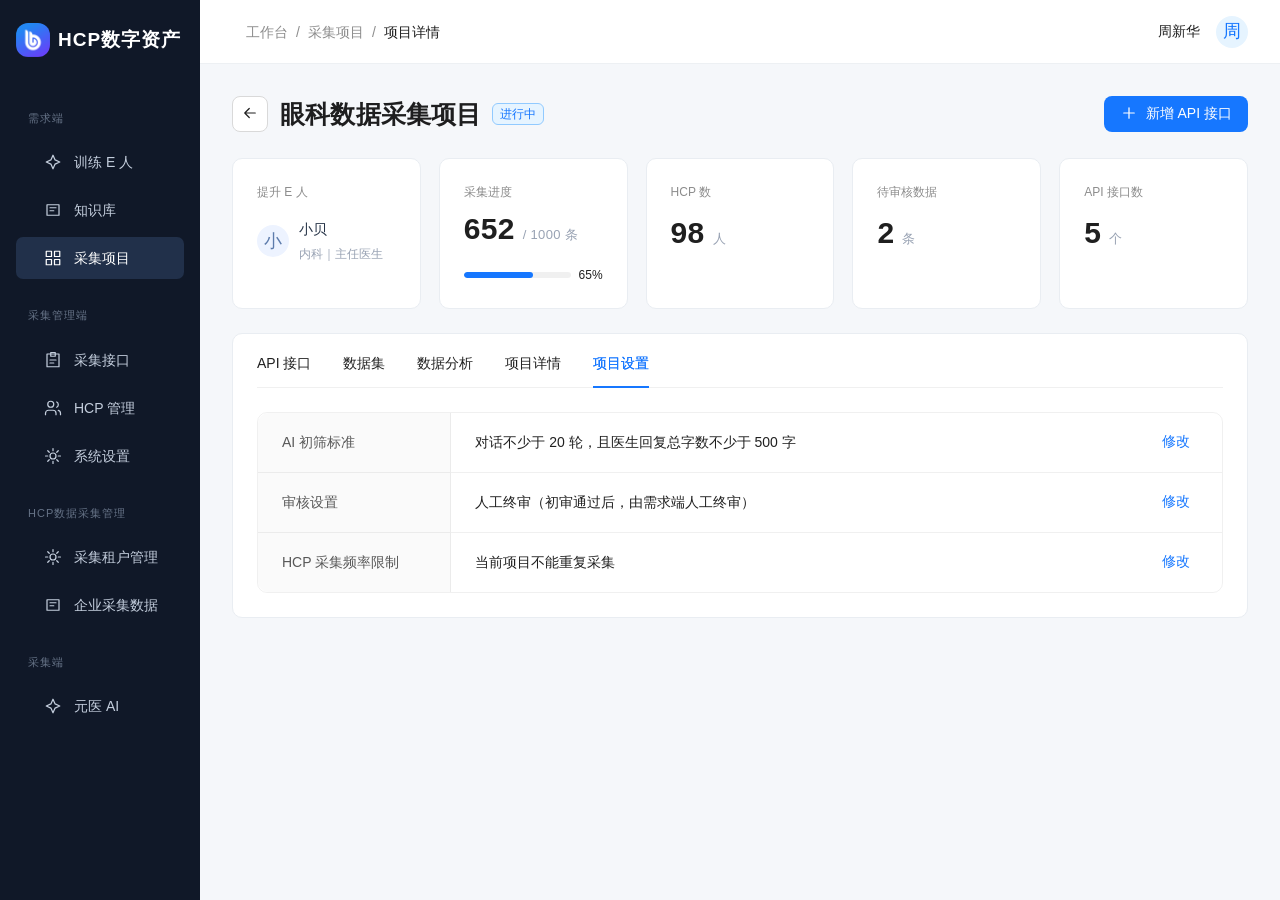
==== outputs/ai-screening-demo/index.html @ f31d5841 "Add enterprise data management and tagging analysis" ====
<!doctype html>
<html lang="zh-CN">
<head>
  <meta charset="utf-8" />
  <meta name="viewport" content="width=device-width, initial-scale=1" />
  <title>AI 初筛标准 · 语贝工作台</title>
  <link rel="stylesheet" href="../../assets/app.css?v=39" />
  <link rel="stylesheet" href="../../assets/analysis.css?v=5" />
  <link rel="stylesheet" href="../../assets/overrides.css?v=9" />
  <link rel="stylesheet" href="../../assets/hcp-data-detail.css?v=3" />
  <link rel="stylesheet" href="../../assets/hcp-data-detail-refine.css?v=12" />
  <link rel="stylesheet" href="../../assets/consent-config.css?v=4" />
  <link rel="stylesheet" href="../../assets/conversation-compare.css?v=1" />
  <link rel="stylesheet" href="../../assets/enterprise-data.css?v=1" />
  <link rel="stylesheet" href="../../assets/data-tagging.css?v=13" />
  <link rel="stylesheet" href="../../assets/tag-analysis.css?v=12" />
</head>
<body>
  <div id="root"><div class="loading">正在加载语贝工作台…</div></div>
  <script src="../../assets/vendor/react.min.js"></script>
  <script src="../../assets/vendor/react-dom.min.js"></script>
  <script src="../../assets/vendor/dayjs.min.js"></script>
  <script src="../../assets/vendor/antd.min.js"></script>
  <script src="../../assets/vendor/jszip.min.js"></script>
  <script src="../../assets/conversation-export.js?v=1"></script>
  <script src="../../assets/data-tagging.js?v=8"></script>
  <script src="../../assets/tag-analysis.js?v=14"></script>
  <script src="../../assets/demand-data-views.js?v=10"></script>
  <script src="../../assets/enterprise-data.js?v=15"></script>
  <script src="screening.js?v=6"></script><script src="app.js?v=3"></script>
  <script src="../../assets/analysis-ui.js?v=9"></script>
  <script src="../../assets/hcp-data-detail.js?v=17"></script>
  <script src="../../assets/account-menu.js?v=1"></script>
  <script src="../../assets/profile-layout.js?v=4"></script>
  <script src="../../assets/consent-config.js?v=3"></script>
</body>
</html>
---- assets/app.css ----
*{box-sizing:border-box}body{margin:0;color:#1f2937;background:#f5f7fa;font-family:-apple-system,BlinkMacSystemFont,"Segoe UI","PingFang SC","Microsoft YaHei",sans-serif;font-size:14px}button,input,textarea{font-family:inherit}.loading{padding:80px;text-align:center;color:#64748b}.app-layout{min-height:100vh}.sidebar{position:fixed!important;inset:0 auto 0 0;z-index:20;border-right:1px solid #e9edf2}.brand{height:80px;display:flex;align-items:center;gap:11px;padding:0 24px}
.brand-mark {
  display: block;
  flex: none;
  border-radius: 12px;
}
.brand-name{font-size:19px;font-weight:650;letter-spacing:1px}.brand-sub{font-size:11px;letter-spacing:1.5px;color:#98a2b3;margin-top:2px}.sidebar .ant-menu{border-inline-end:0!important;padding:8px 12px}.sidebar .ant-menu-item-group-title{font-size:11px;color:#98a2b3;padding:22px 16px 8px;letter-spacing:1px}.sidebar .ant-menu-item{margin-block:6px;height:42px}.side-bottom{position:absolute;bottom:22px;left:24px;right:24px;padding-top:20px;border-top:1px solid #edf0f3;display:flex;gap:10px;align-items:center;color:#667085;font-size:12px}.workspace{margin-left:224px;min-width:0}.topbar{height:64px;line-height:normal;padding:0 32px;background:white;border-bottom:1px solid #edf0f3;display:flex;align-items:center;justify-content:space-between;gap:16px}.topbar-right{display:flex;align-items:center;gap:16px}.topbar-right .role{font-size:12px;color:#98a2b3}.content{padding:32px;max-width:1600px;width:100%;margin:auto}.page-heading{display:flex;align-items:center;justify-content:space-between;gap:18px;margin:0 0 26px}.page-heading h1{font-size:25px;line-height:1.4;margin:0 0 8px;letter-spacing:.2px;font-weight:650}.subtitle{color:#8c8c8c;line-height:22px}.eyebrow{color:#8c8c8c;font-size:12px}.stats{display:grid;grid-template-columns:repeat(4,minmax(0,1fr));gap:18px;margin-bottom:24px}.stat-card{border:1px solid #e9edf2;box-shadow:0 2px 3px #10182802}.stat-card .ant-card-body{padding:20px 22px}.stat-top{display:flex;justify-content:space-between;align-items:center;color:#667085;margin-bottom:12px}.stat-icon{width:32px;height:32px;display:grid;place-items:center;background:#eff6ff;color:#1677ff;border-radius:8px}.stat-number{font-size:30px;font-weight:600;line-height:38px;letter-spacing:.3px;font-variant-numeric:tabular-nums}.stat-unit{font-size:13px;margin-left:8px;color:#98a2b3;font-weight:400}.stat-note{color:#98a2b3;font-size:12px;margin-top:12px}.table-card{border:1px solid #e9edf2;overflow:hidden}.table-card>.ant-card-body{padding:0}.section-title{padding:22px 24px 0;display:flex;align-items:center;gap:10px;font-size:16px;font-weight:600}.section-title small{font-size:12px;font-weight:400;color:#98a2b3}.table-card .ant-tabs-nav{margin:0 24px}.table-card .ant-tabs-tab{padding:18px 0 14px}.toolbar{padding:20px 24px;display:flex;align-items:center;justify-content:space-between;gap:16px}.toolbar .ant-input-affix-wrapper{width:280px}.table-wrap{padding:0 24px 6px}.ant-table-thead>tr>th{font-size:12px;color:#667085!important;font-weight:500!important;background:#f8fafc!important}.ant-table-tbody>tr>td{padding-top:22px!important;padding-bottom:22px!important}.project-cell{display:flex;gap:12px;align-items:center}.project-icon{width:36px;height:40px;border:1px solid #d6e8ff;background:#f0f7ff;border-radius:7px;color:#1677ff;display:grid;place-items:center;flex-shrink:0}.cell-title{font-weight:500;color:#263347}.cell-meta{font-size:12px;color:#98a2b3;margin-top:5px}.person{display:flex;align-items:center;gap:10px}.numeric{font-variant-numeric:tabular-nums;font-weight:550}.progress-cell{min-width:120px}.table-footnote{padding:15px 24px;border-top:1px solid #f0f0f0;color:#98a2b3;font-size:12px;display:flex;gap:7px;align-items:center}.page-footer{text-align:center;font-size:12px;color:#b0b7c3;margin:28px 0 4px}.form-card{max-width:900px;margin:0 auto}.form-card .ant-card-body{padding:32px 48px}.form-section{font-size:16px;font-weight:600;margin-bottom:22px}.form-actions{display:flex;justify-content:flex-end;gap:10px;border-top:1px solid #f0f0f0;padding-top:24px}.detail-stats{display:grid;grid-template-columns:repeat(4,minmax(0,1fr));gap:18px;margin-bottom:24px}.detail-stats .ant-card{border-color:#e9edf2}.back-heading{display:flex;align-items:center;gap:12px}.task-actions{display:flex;gap:10px}.analysis-grid{display:grid;grid-template-columns:1fr 1fr;gap:24px;padding:24px}.conversation{display:flex;flex-direction:column;gap:18px;padding-top:22px}.message-row{max-width:88%;align-self:flex-start}.message-row.right{align-self:flex-end}.message-label{color:#98a2b3;font-size:12px;margin-bottom:6px}.message-row.right .message-label{text-align:right}.bubble{padding:12px 16px;background:#f5f7fa;border-radius:0 10px 10px 10px;line-height:1.8}.message-row.right .bubble{background:#eaf3ff;border-radius:10px 0 10px 10px}.bubble-actions{display:flex;justify-content:flex-end;gap:12px;margin-top:4px}.empty-module{padding:90px 20px}.miniapp-shell{display:flex;justify-content:center;padding:32px;background:#edf1f6;border-radius:8px}.miniapp-shell iframe{width:395px;height:832px;border:0;border-radius:32px;box-shadow:0 12px 40px #10182815}.mobile-menu{display:none}.ant-btn{box-shadow:none!important}.ant-progress-text{font-size:12px!important}.ant-tag{margin-inline-end:0}.qr-panel{display:flex;flex-direction:column;align-items:center;gap:20px;padding:16px}.menu-overlay{display:none}@media(min-width:1600px){.content{padding:40px 48px}}@media(max-width:1100px){.stats{grid-template-columns:repeat(2,minmax(0,1fr))}.workspace{margin-left:200px}.sidebar{width:200px!important;min-width:200px!important;max-width:200px!important}.content{padding:24px}.brand{padding:0 20px}.detail-stats{grid-template-columns:1fr 1fr}.detail-stats>.ant-card:last-child{grid-column:auto}.topbar{padding:0 24px}}@media(max-width:760px){.sidebar{transform:translateX(-100%);transition:transform .2s}.sidebar.mobile-open{transform:translateX(0)}.workspace{margin-left:0}.mobile-menu{display:inline-flex}.menu-overlay.visible{display:block;position:fixed;inset:0;background:#0005;z-index:19}.topbar{padding:0 16px}.topbar-right .role,.topbar-right .username{display:none}.content{padding:22px 16px}.page-heading{align-items:flex-start}.page-heading h1{font-size:22px}.page-heading .ant-btn{font-size:13px}.stats{gap:12px}.stat-card .ant-card-body{padding:16px}.stat-top{font-size:12px}.stat-number{font-size:26px}.toolbar{padding:16px;flex-wrap:wrap}.toolbar .ant-input-affix-wrapper{width:100%}.table-wrap{padding:0 16px}.section-title{padding:20px 16px 0}.table-card .ant-tabs-nav{margin:0 16px}.form-card .ant-card-body{padding:24px}.detail-stats,.analysis-grid{grid-template-columns:1fr}.detail-stats>.ant-card:last-child{grid-column:auto}.miniapp-shell{padding:8px}.miniapp-shell iframe{max-width:100%}.page-heading .subtitle{max-width:220px}.topbar .ant-breadcrumb{font-size:12px}}

/* Fit the entire embedded device into the remaining workspace viewport. */
.content.content-ai{height:calc(100vh - 64px);height:calc(100dvh - 64px);min-height:360px;flex:none;display:flex;flex-direction:column;overflow:hidden}
.content-ai>.page-heading,.content-ai>.page-footer{flex-shrink:0}
.content-ai>.page-footer{margin:16px 0 0}
.content-ai .miniapp-shell{flex:1;min-height:0;min-width:0;align-items:center;padding:24px;overflow:hidden}
.miniapp-device{position:relative;flex:none}
.miniapp-device iframe{position:absolute;top:0;left:0;display:block;width:375px;height:812px;max-width:none;border:0;border-radius:38px;transform-origin:top left;box-shadow:0 12px 40px #10182815}
@media(max-width:760px){.content-ai .miniapp-shell{padding:12px}.content-ai>.page-footer{font-size:11px;margin-top:12px}}

/* Dark navigation with icon and label centered on one baseline. */
.sidebar{background:#101828!important;border-right:0}
.brand-name{color:#fff}
.brand-sub{color:#7f8ca3}
.sidebar .ant-menu{background:#101828!important}
.sidebar .ant-menu-item-group-title{color:#667387!important}
.sidebar .ant-menu-item{display:flex!important;align-items:center!important;gap:12px;line-height:42px!important;border-radius:7px}
.sidebar .ant-menu-item .ant-menu-item-icon{display:inline-flex!important;align-items:center;justify-content:center;width:18px;height:18px;margin-inline-end:0!important;line-height:1!important}
.sidebar .ant-menu-item .ant-menu-title-content{display:flex;align-items:center;line-height:20px!important}
.sidebar .ant-menu-item-selected,.sidebar .ant-menu-item-selected:hover{background:#21304a!important}
.sidebar .ant-menu-item:hover{background:#1b293f!important}

.topbar{position:sticky!important;top:0;z-index:30}
.person-option{display:flex;align-items:center;gap:10px;min-width:180px;height:50px;line-height:18px}.person-option small{display:block;margin-top:1px;color:#98a2b3;font-size:12px;line-height:16px}.person-select.ant-select-single{height:52px}.person-select .ant-select-selector{height:52px!important;padding:0 11px!important}.person-select .ant-select-selection-item{height:50px!important;line-height:normal!important;display:flex!important;align-items:center!important}.person-select .ant-select-selection-item .person-option{width:calc(100% - 20px);height:50px!important}.person-select .ant-select-arrow{top:50%}
.doctor-session-list{display:flex;flex-direction:column;gap:12px}.doctor-session{border-color:#edf0f3}.session-row{display:flex;align-items:center;justify-content:space-between;gap:16px}.session-row .ant-btn{padding-inline:0}

.task-detail-stats .ant-card-body{padding:20px 22px}.task-ring-metric{display:flex;align-items:center;justify-content:space-between;gap:12px;margin-top:10px;min-width:0}.task-ring-metric .ant-progress{order:2;flex:none}.task-metric-value{order:1;min-width:0;white-space:nowrap}.task-metric-value .stat-number{font-size:27px;letter-spacing:0}.task-metric-value .stat-unit{margin-left:5px;font-size:12px}.task-flow-table .ant-table-tbody>tr>td{padding-top:16px!important;padding-bottom:16px!important}.task-flow-table .person .cell-meta{display:none}@media(max-width:1100px){.task-detail-stats{grid-template-columns:repeat(2,minmax(0,1fr))}}
.task-flow-table.record-data-table .person .cell-meta{display:block}
.status-filter-header{position:relative;cursor:pointer}.status-filter-header .ant-table-filter-column{display:block}.status-filter-header .ant-table-column-title{pointer-events:none}.status-filter-header .ant-table-filter-trigger{position:absolute;inset:0;width:auto;height:auto;margin:0;padding:0;background:transparent;z-index:1}.status-filter-header .ant-table-filter-trigger svg{position:absolute;right:12px;top:50%;transform:translateY(-50%)}.status-filter-header .ant-table-filter-trigger svg path{fill:none;stroke:currentColor;stroke-width:1.6}.status-filter-menu{display:flex;min-width:132px;flex-direction:column;gap:8px;padding:10px}.status-filter-confirm{display:flex;justify-content:flex-end;padding-top:4px}
.detail-info-toolbar{display:flex;justify-content:flex-start;margin-bottom:12px}
.ai-generate-panel{display:flex;align-items:center;justify-content:flex-start;gap:16px;margin:8px 0 28px;padding:20px 22px;border:1px solid #bfd7ff;background:#f5f9ff;border-radius:8px}.ai-generate-panel .ant-btn{flex:none}.form-section-secondary{margin-top:30px;padding-top:28px;border-top:1px solid #edf0f3}.api-entry-card{margin-bottom:18px;border-color:#cfe0fa;background:#f8fbff;cursor:pointer}.api-entry-card .ant-card-body{padding:19px 22px}.api-entry-content{display:flex;align-items:center;gap:16px}.api-entry-icon{display:grid;place-items:center;width:44px;height:44px;flex:none;border-radius:8px;background:#1677ff;color:#fff}.api-entry-copy{min-width:0;flex:1}.api-entry-title{margin-bottom:3px;font-size:17px;font-weight:600;color:#1d2939}.api-entry-meta{display:flex;align-items:center;gap:18px;color:#1677ff;white-space:nowrap}.api-entry-meta strong{font-size:20px}.api-alert{margin-bottom:20px}.api-table-wrap{padding-top:22px}.api-code{padding:4px 7px;border:1px solid #e4e7ec;border-radius:4px;background:#f8fafc;color:#344054;font-size:12px;white-space:nowrap}.profile-card{margin-bottom:20px;border-color:#e5eaf1}.profile-summary{display:flex;align-items:center;gap:18px}.profile-name{margin-bottom:7px;font-size:20px;font-weight:600}.profile-panel{max-width:840px;padding:8px 24px 28px}.profile-panel .ant-descriptions-item-label{width:180px}.profile-details{min-height:360px}
.review-progress{margin-bottom:16px}.review-progress .ant-descriptions-item-label{width:96px;color:#667085}
@media(max-width:760px){.ai-generate-panel{align-items:flex-start;flex-direction:column}.ai-generate-panel .ant-btn{width:auto}.api-entry-content{align-items:flex-start;flex-wrap:wrap}.api-entry-meta{width:100%;justify-content:space-between;padding-left:60px}.profile-panel{padding:4px 16px 20px}.profile-panel .ant-descriptions-item-label{width:120px}}

/* Project detail metrics. */
.detail-stats{grid-template-columns:repeat(5,minmax(0,1fr))}
.api-stat-heading{display:flex;align-items:center;justify-content:space-between;gap:8px}
@media(max-width:1200px){.detail-stats{grid-template-columns:repeat(3,minmax(0,1fr))}}
@media(max-width:1100px){.detail-stats{grid-template-columns:repeat(2,minmax(0,1fr))}}
@media(max-width:760px){.detail-stats{grid-template-columns:1fr}}
.empty-value{color:#98a2b3}

.dataset-status-toolbar{display:flex;align-items:center;margin-bottom:16px;overflow-x:auto}.dataset-status-toolbar .ant-segmented{min-width:max-content;padding:3px;background:#f2f4f7}.dataset-status-toolbar .ant-segmented-item{min-width:112px}.dataset-status-toolbar .ant-segmented-item-label{padding-inline:14px}@media(max-width:760px){.dataset-status-toolbar .ant-segmented-item{min-width:104px}}

/* 语贝内部 CMS · 采集租户管理 */
.tenant-stats .stat-icon{background:#eff9f3;color:#18915b}.tenant-card{min-height:480px}.tenant-toolbar{background:#fff;border-bottom:1px solid #f0f2f5}.tenant-toolbar .ant-input-affix-wrapper{width:300px}.tenant-count{color:#98a2b3;font-size:12px;white-space:nowrap}.tenant-name-cell{display:flex;align-items:center;gap:12px}.tenant-logo{width:36px;height:36px;display:grid;place-items:center;border-radius:9px;background:linear-gradient(135deg,#1d6ff2,#68a6ff);color:#fff;font-size:15px;font-weight:650;box-shadow:0 5px 12px #1677ff24}.tenant-code{padding:4px 7px;border:1px solid #dbe5f3;border-radius:5px;background:#f7faff;color:#35669e;font-size:12px}.tenant-form-grid{display:grid;grid-template-columns:1fr 1fr;gap:18px}@media(max-width:760px){.tenant-toolbar{align-items:flex-start}.tenant-toolbar .ant-input-affix-wrapper{width:100%}.tenant-toolbar .ant-space{width:100%}.tenant-toolbar .ant-select{flex:1}.tenant-form-grid{grid-template-columns:1fr}}

/* 在租户创建弹窗中划分企业主体和管理端账号两段。 */
.ant-modal:has(.tenant-form-grid) .ant-form-item:first-child::before{content:'企业信息';display:block;margin-bottom:20px;color:#1d2939;font-size:16px;font-weight:600}.ant-modal:has(.tenant-form-grid) form>.ant-form-item+.tenant-form-grid{position:relative;margin-top:34px;padding-top:24px;border-top:1px solid #edf0f3}.ant-modal:has(.tenant-form-grid) form>.ant-form-item+.tenant-form-grid::before{content:'账号信息';position:absolute;top:-1px;left:0;transform:translateY(-100%);padding-bottom:20px;color:#1d2939;font-size:16px;font-weight:600}.ant-modal:has(.tenant-form-grid) .tenant-form-grid+.tenant-form-grid{margin-top:0}

/* 租户列表仅保留管理所需的核心信息。 */
.content:has(.tenant-card)>.page-heading .subtitle,.tenant-stats,.tenant-card .section-title small,.tenant-card .tenant-count,.tenant-card .tenant-name-cell .cell-meta{display:none}.tenant-card .ant-table-thead>tr>th:nth-child(2),.tenant-card .ant-table-tbody>tr>td:nth-child(2),.tenant-card .ant-table-thead>tr>th:nth-child(4),.tenant-card .ant-table-tbody>tr>td:nth-child(4),.tenant-card .ant-table-thead>tr>th:nth-child(5),.tenant-card .ant-table-tbody>tr>td:nth-child(5){display:none}.content:has(.tenant-card)>.page-heading{margin-bottom:26px}

/* 租户创建采用右侧管理面板，而非居中弹窗。 */
.ant-modal-root:has(.tenant-form-grid) .ant-modal-wrap{overflow:hidden}.ant-modal-root:has(.tenant-form-grid) .ant-modal{position:absolute;top:0;right:0;width:min(560px,100vw)!important;max-width:100vw;margin:0;padding-bottom:0;height:100dvh}.ant-modal-root:has(.tenant-form-grid) .ant-modal-content{height:100%;border-radius:0;box-shadow:-12px 0 32px #1018281a;display:flex;flex-direction:column}.ant-modal-root:has(.tenant-form-grid) .ant-modal-header{padding:22px 24px;border-bottom:1px solid #edf0f3;border-radius:0}.ant-modal-root:has(.tenant-form-grid) .ant-modal-body{flex:1;overflow-y:auto;padding:24px}.ant-modal-root:has(.tenant-form-grid) .ant-modal-footer{margin-top:0;padding:16px 24px;border-top:1px solid #edf0f3;background:#fff}.ant-modal-root:has(.tenant-form-grid) .ant-modal-close{top:20px;inset-inline-end:22px}@media(max-width:760px){.ant-modal-root:has(.tenant-form-grid) .ant-modal{width:100%!important}}

/* 覆盖组件默认弹层尺寸：右侧栏始终占满可视高度。 */
.ant-modal-root:has(.tenant-form-grid) .ant-modal-wrap{height:100vh!important}.ant-modal-root:has(.tenant-form-grid) .ant-modal{position:fixed!important;inset:0 0 0 auto!important;width:min(560px,100vw)!important;height:100vh!important;min-height:100vh!important;max-height:none!important}.ant-modal-root:has(.tenant-form-grid) .ant-modal-content{min-height:100vh!important}.ant-modal-root:has(.tenant-form-grid) .ant-alert{display:none}.ant-modal-root:has(.tenant-form-grid) .ant-form-item:first-child::before{content:none;display:none}.ant-modal-root:has(.tenant-form-grid) form::before{content:'企业信息';display:block;margin:0 0 20px;color:#1d2939;font-size:16px;font-weight:600}.ant-modal-root:has(.tenant-form-grid) form>.ant-form-item+.tenant-form-grid{margin-top:30px;padding-top:44px}.ant-modal-root:has(.tenant-form-grid) form>.ant-form-item+.tenant-form-grid::before{content:'账号信息';top:0;transform:none;padding:0}.ant-modal-root:has(.tenant-form-grid) .tenant-form-grid{display:block;gap:0}.ant-modal-root:has(.tenant-form-grid) .ant-form-item{display:flex;align-items:flex-start;margin-bottom:18px}.ant-modal-root:has(.tenant-form-grid) .ant-form-item-label{flex:0 0 138px;padding:7px 0 0;text-align:left}.ant-modal-root:has(.tenant-form-grid) .ant-form-item-label>label{height:auto}.ant-modal-root:has(.tenant-form-grid) .ant-form-item-control{min-width:0;flex:1}.ant-modal-root:has(.tenant-form-grid) .tenant-form-grid+.tenant-form-grid{margin-top:0;padding-top:0;border-top:0}.ant-modal-root:has(.tenant-form-grid) .tenant-form-grid+.tenant-form-grid::before{display:none}@media(max-width:760px){.ant-modal-root:has(.tenant-form-grid) .ant-form-item{display:block}.ant-modal-root:has(.tenant-form-grid) .ant-form-item-label{padding:0 0 6px}}

/* 隐藏字段后，重新按容器宽度铺开租户列表。 */
.tenant-card .ant-table-content{overflow-x:visible!important}.tenant-card .ant-table-content>table{width:100%!important;table-layout:fixed}.tenant-card .ant-table-content col:nth-child(2),.tenant-card .ant-table-content col:nth-child(4),.tenant-card .ant-table-content col:nth-child(5){display:none}.tenant-card .ant-table-thead>tr>th:nth-child(1),.tenant-card .ant-table-tbody>tr>td:nth-child(1){width:32%!important}.tenant-card .ant-table-thead>tr>th:nth-child(3),.tenant-card .ant-table-tbody>tr>td:nth-child(3){width:24%!important}.tenant-card .ant-table-thead>tr>th:nth-child(6),.tenant-card .ant-table-tbody>tr>td:nth-child(6){width:14%!important}.tenant-card .ant-table-thead>tr>th:nth-child(7),.tenant-card .ant-table-tbody>tr>td:nth-child(7){width:16%!important}.tenant-card .ant-table-thead>tr>th:nth-child(8),.tenant-card .ant-table-tbody>tr>td:nth-child(8){width:14%!important}

/* 登录密码与租户扩展操作。 */
.tenant-password-item .required-mark{margin-inline-end:4px;color:#ff4d4f}.tenant-card .ant-table-tbody>tr>td:last-child{position:relative;white-space:nowrap}.tenant-more{padding-inline:0!important;margin-left:12px!important}.tenant-more-menu{position:absolute;z-index:5;right:8px;top:42px;display:none;min-width:116px;padding:4px;background:#fff;border:1px solid #e5eaf1;border-radius:8px;box-shadow:0 8px 20px #1018281a}.tenant-more-menu.is-open{display:block}.tenant-more-menu button{display:block;width:100%;padding:8px 10px;border:0;border-radius:5px;background:transparent;color:#344054;text-align:left;cursor:pointer;font:inherit;font-size:13px}.tenant-more-menu button:hover{background:#f2f6fc}.tenant-more-menu .danger{color:#e5484d}.tenant-more-menu .danger:hover{background:#fff1f0}

/* 使用真实分组节点，避免伪元素在 Form.Item 内重复渲染。 */
.ant-modal-root:has(.tenant-form-grid) form::before,.ant-modal-root:has(.tenant-form-grid) form>.ant-form-item+.tenant-form-grid::before{content:none!important;display:none!important}.ant-modal-root:has(.tenant-form-grid) .tenant-form-section{margin:0 0 20px;color:#1d2939;font-size:16px;font-weight:600;line-height:24px}.ant-modal-root:has(.tenant-form-grid) .tenant-form-section.account{margin:30px 0 20px;padding-top:24px;border-top:1px solid #edf0f3}.ant-modal-root:has(.tenant-form-grid) .tenant-form-section+.tenant-form-grid{margin-top:0!important;padding-top:0!important;border-top:0!important}.ant-modal-root:has(.tenant-form-grid) .tenant-form-section+.tenant-form-grid::before{content:none!important;display:none!important}

/* Ant Design 的标签与控件位于 .ant-form-item-row 内，按该层级横向排列。 */
.ant-modal-root:has(.tenant-form-grid) .ant-form-item{display:block!important;margin-bottom:18px}.ant-modal-root:has(.tenant-form-grid) .ant-form-item-row{display:flex!important;flex-wrap:nowrap!important;align-items:flex-start}.ant-modal-root:has(.tenant-form-grid) .ant-form-item-row>.ant-form-item-label{flex:0 0 138px!important;max-width:138px!important;padding:7px 0 0!important;text-align:left}.ant-modal-root:has(.tenant-form-grid) .ant-form-item-row>.ant-form-item-control{min-width:0;flex:1!important}.ant-modal-root:has(.tenant-form-grid) .tenant-password-item{display:flex!important;align-items:flex-start}.ant-modal-root:has(.tenant-form-grid) .tenant-password-item>.ant-form-item-label{flex:0 0 138px;padding:7px 0 0}.ant-modal-root:has(.tenant-form-grid) .tenant-password-item>.ant-form-item-control{min-width:0;flex:1}.tenant-card .ant-table-content>table tr>th,.tenant-card .ant-table-content>table tr>td{display:table-cell!important}.tenant-card .ant-table-content>table tr>th:nth-child(1),.tenant-card .ant-table-content>table tr>td:nth-child(1){width:35%!important}.tenant-card .ant-table-content>table tr>th:nth-child(2),.tenant-card .ant-table-content>table tr>td:nth-child(2){width:25%!important}.tenant-card .ant-table-content>table tr>th:nth-child(3),.tenant-card .ant-table-content>table tr>td:nth-child(3){width:13%!important}.tenant-card .ant-table-content>table tr>th:nth-child(4),.tenant-card .ant-table-content>table tr>td:nth-child(4){width:15%!important}.tenant-card .ant-table-content>table tr>th:nth-child(5),.tenant-card .ant-table-content>table tr>td:nth-child(5){width:12%!important}@media(max-width:760px){.ant-modal-root:has(.tenant-form-grid) .ant-form-item-row{display:block!important}.ant-modal-root:has(.tenant-form-grid) .ant-form-item-row>.ant-form-item-label{max-width:none!important;padding:0 0 6px!important}}

/* 以 Grid 强制校正垂直表单默认布局，消除标签和控件之间的异常留白。 */
.ant-modal-root:has(.tenant-form-grid) .ant-form-item-row{display:grid!important;grid-template-columns:138px minmax(0,1fr)!important;column-gap:16px;align-items:start}.ant-modal-root:has(.tenant-form-grid) .ant-form-item-row>.ant-form-item-label{grid-column:1;grid-row:1;max-width:none!important;padding:7px 0 0!important}.ant-modal-root:has(.tenant-form-grid) .ant-form-item-row>.ant-form-item-control{grid-column:2;grid-row:1;width:auto!important;min-height:32px}.ant-modal-root:has(.tenant-form-grid) .ant-form-item-control-input{min-height:32px}.ant-modal-root:has(.tenant-form-grid) .ant-form-item-control-input-content{width:100%}.ant-modal-root:has(.tenant-form-grid) .tenant-password-item{display:grid!important;grid-template-columns:138px minmax(0,1fr);column-gap:16px}.ant-modal-root:has(.tenant-form-grid) .tenant-password-item>.ant-form-item-label{grid-column:1;grid-row:1}.ant-modal-root:has(.tenant-form-grid) .tenant-password-item>.ant-form-item-control{grid-column:2;grid-row:1;width:auto!important}@media(max-width:760px){.ant-modal-root:has(.tenant-form-grid) .ant-form-item-row,.ant-modal-root:has(.tenant-form-grid) .tenant-password-item{display:block!important}.ant-modal-root:has(.tenant-form-grid) .ant-form-item-row>.ant-form-item-label{padding:0 0 6px!important}}

/* 更多操作与表格中的文字链接保持一致。 */
.tenant-card .tenant-more.ant-btn{height:auto!important;margin-left:12px!important;padding:0!important;border:0!important;background:transparent!important;box-shadow:none!important;color:#1677ff!important;font-size:14px;line-height:22px}.tenant-card .tenant-more.ant-btn:hover{color:#4096ff!important;background:transparent!important}

/* 租户侧栏使用抽屉滑入动效，覆盖 Modal 默认缩放动画。 */
@keyframes tenant-panel-slide-in{from{transform:translateX(100%)}to{transform:translateX(0)}}@keyframes tenant-panel-slide-out{from{transform:translateX(0)}to{transform:translateX(100%)}}.ant-modal-root:has(.tenant-form-grid) .ant-modal{transform-origin:right center!important;will-change:transform}.ant-modal-root:has(.tenant-form-grid) .ant-modal.ant-zoom-appear,.ant-modal-root:has(.tenant-form-grid) .ant-modal.ant-zoom-enter,.ant-modal-root:has(.tenant-form-grid) .ant-modal.ant-zoom-appear-active,.ant-modal-root:has(.tenant-form-grid) .ant-modal.ant-zoom-enter-active{animation:tenant-panel-slide-in .28s cubic-bezier(.2,.8,.2,1)!important}.ant-modal-root:has(.tenant-form-grid) .ant-modal.ant-zoom-leave,.ant-modal-root:has(.tenant-form-grid) .ant-modal.ant-zoom-leave-active{animation:tenant-panel-slide-out .22s cubic-bezier(.4,0,1,1)!important}

/* 简化创建字段：租户标识自动生成，初始成员数默认由系统配置。 */
.ant-modal-root:has(.tenant-form-grid) form>.tenant-form-section+.ant-form-item+.ant-form-item,.ant-modal-root:has(.tenant-form-grid) form>.tenant-form-grid+.tenant-form-grid{display:none!important}.ant-modal-root:has(.tenant-form-grid) .tenant-password-item .ant-input{display:block;width:100%!important;height:32px!important}.ant-modal-root:has(.tenant-form-grid) .tenant-password-item .ant-form-item-control{width:100%}

/* 更多菜单需要脱离表格与卡片的裁切区域。 */
.tenant-card,.tenant-card .ant-card-body,.tenant-card .ant-table-wrapper,.tenant-card .ant-table-container,.tenant-card .ant-table-content{overflow:visible!important}.tenant-card .ant-table-cell-fix-right{z-index:4!important}.tenant-card .tenant-more-menu{z-index:20!important}

/* 顶栏账号信息：昵称靠左，头像靠右。 */
.topbar-right{flex-direction:row-reverse}

/* 顶栏账号下拉菜单。 */
.topbar-right{position:relative;cursor:pointer}.account-menu{position:fixed;z-index:100;display:none;min-width:128px;padding:4px;border:1px solid #e5eaf1;border-radius:8px;background:#fff;box-shadow:0 10px 24px #10182820}.account-menu.is-open{display:block}.account-menu button{display:block;width:100%;padding:9px 11px;border:0;border-radius:5px;background:transparent;color:#344054;text-align:left;font:inherit;font-size:13px;cursor:pointer}.account-menu button:hover{background:#f2f6fc;color:#1677ff}.account-menu button:last-child{color:#d92d20}.account-menu button:last-child:hover{background:#fff1f0;color:#d92d20}

/* 用户中心信息看板。 */
.content:has(.profile-details)>.page-heading .subtitle,.profile-card{display:none}.profile-details{border:0!important;background:transparent!important;box-shadow:none!important}.profile-details>.ant-card-body{padding:0!important}.profile-grid{display:grid;grid-template-columns:minmax(0,1fr) minmax(300px,.82fr);grid-template-rows:auto auto;gap:20px}.profile-info-card{border:1px solid #e7ebf0;border-radius:10px;background:#fff;overflow:hidden}.profile-info-card h2{margin:0;padding:20px 22px;border-bottom:1px solid #edf0f3;color:#1d2939;font-size:16px}.profile-info-card dl{margin:0}.profile-info-card dl>div{display:grid;grid-template-columns:150px 1fr;min-height:54px;border-bottom:1px solid #edf0f3}.profile-info-card dl>div:last-child{border-bottom:0}.profile-info-card dt{display:flex;align-items:center;padding:0 22px;background:#fafbfc;color:#667085}.profile-info-card dd{display:flex;align-items:center;margin:0;padding:0 22px;color:#344054}.account-info{grid-column:1;grid-row:1}.enterprise-info{grid-column:1;grid-row:2}.login-info{grid-column:2;grid-row:1 / span 2}.profile-status{display:inline-flex;padding:2px 8px;border:1px solid #b7eb8f;border-radius:5px;background:#f6ffed;color:#52c41a;font-size:12px}.login-method{display:flex;align-items:center;gap:12px;padding:19px 22px;border-bottom:1px solid #edf0f3}.method-icon{display:grid;place-items:center;width:34px;height:34px;border-radius:8px;background:#eef6ff;color:#1677ff;font-size:13px;font-weight:600}.login-method>div{flex:1;min-width:0}.login-method strong{font-size:14px}.login-method p{margin:4px 0 0;color:#98a2b3;font-size:12px}.method-tag{padding:2px 8px;border-radius:5px;background:#e6f4ff;color:#1677ff;font-size:12px}.login-method button{border:0;background:transparent;color:#1677ff;font:inherit;font-size:13px;cursor:pointer}.login-note{margin:18px 22px;padding:12px;border-radius:7px;background:#f7faff;color:#667085;font-size:12px;line-height:1.7}@media(max-width:760px){.profile-grid{grid-template-columns:1fr}.enterprise-info,.account-info,.login-info{grid-column:1;grid-row:auto}.profile-info-card dl>div{grid-template-columns:120px 1fr}.profile-info-card dt,.profile-info-card dd{padding:0 16px}}

/* 用户中心仅通过顶栏账号菜单进入，不在左侧导航中重复展示。 */
.sidebar .ant-menu-item-group:nth-of-type(2) .ant-menu-item:nth-child(4){display:none!important}

/* 密码输入框与 Ant Design 表单输入控件保持一致。 */
.ant-modal-root:has(.tenant-form-grid) .tenant-password-item input.ant-input{box-sizing:border-box!important;width:100%!important;height:32px!important;padding:4px 11px!important;border:1px solid #d9d9d9!important;border-radius:6px!important;background:#fff!important;color:#1f1f1f!important;font:14px/1.5715 -apple-system,BlinkMacSystemFont,"Segoe UI",Roboto,"Helvetica Neue",Arial,"Noto Sans",sans-serif!important;outline:none}.ant-modal-root:has(.tenant-form-grid) .tenant-password-item input.ant-input:hover{border-color:#4096ff!important}.ant-modal-root:has(.tenant-form-grid) .tenant-password-item input.ant-input:focus{border-color:#1677ff!important;box-shadow:0 0 0 2px rgba(5,145,255,.1)!important}

/* 将“更多”菜单挂到页面层，彻底避开表格行的层叠与裁切。 */
body>.tenant-more-menu{position:fixed!important;right:auto!important;z-index:1200!important}

/* 补充的密码字段使用与其他 Ant Input 完全相同的尺寸和占位符规范。 */
.ant-modal-root:has(.tenant-form-grid) .tenant-password-item .ant-form-item-control-input,.ant-modal-root:has(.tenant-form-grid) .tenant-password-item .ant-form-item-control-input-content{display:block!important;width:100%!important;min-height:32px!important}.ant-modal-root:has(.tenant-form-grid) .tenant-password-item input.ant-input{height:32px!important;min-height:32px!important;padding:4px 11px!important;line-height:22px!important;color:rgba(0,0,0,.88)!important}.ant-modal-root:has(.tenant-form-grid) .tenant-password-item input.ant-input::placeholder{color:rgba(0,0,0,.25)!important;opacity:1!important}

/* 使用能触发结束事件的短侧滑离场，避免默认缩放造成闪屏或弹窗无法关闭。 */
@keyframes tenant-panel-close{from{opacity:1;transform:translateX(0)}to{opacity:0;transform:translateX(100%)}}.ant-modal-root:has(.tenant-form-grid) .ant-modal.ant-zoom-leave,.ant-modal-root:has(.tenant-form-grid) .ant-modal.ant-zoom-leave-active{animation:tenant-panel-close .16s ease-in forwards!important}

/* 创建侧栏：账号信息优先，实名认证位于其后。 */
.ant-modal-root:has(.tenant-form-grid) .tenant-form-section.account{margin:0 0 20px;padding-top:0;border-top:0}.ant-modal-root:has(.tenant-form-grid) .tenant-form-section.verification{margin:30px 0 20px;padding-top:24px;border-top:1px solid #edf0f3}.ant-modal-root:has(.tenant-form-grid) .tenant-verification-method{display:grid!important;grid-template-columns:138px minmax(0,1fr);column-gap:16px;margin-bottom:18px}.ant-modal-root:has(.tenant-form-grid) .tenant-verification-method>.ant-form-item-label{grid-column:1;grid-row:1;padding:7px 0 0}.ant-modal-root:has(.tenant-form-grid) .tenant-verification-method>.ant-form-item-control{grid-column:2;grid-row:1;min-width:0;padding-top:7px}.ant-modal-root:has(.tenant-form-grid) .tenant-verification-value{color:#344054;font-size:14px;line-height:22px}
.ant-modal-root:has(.tenant-form-grid) form>.tenant-form-section.verification+.ant-form-item+.tenant-verification-method{display:grid!important}.ant-modal-root:has(.tenant-form-grid) .tenant-company-name{display:block!important}
.project-settings-panel{padding:24px}
.project-settings-panel .ant-descriptions-item-label{width:20%;min-width:144px}
.project-setting-value{display:flex;align-items:center;justify-content:space-between;gap:12px}
.project-setting-value .ant-btn{flex:none}
.project-setting-form .ant-form-item{margin-bottom:16px}
.project-setting-form .ant-form-item-control{min-width:0}
.project-setting-form .ant-form-item-control-input-content{max-width:240px}
@media(max-width:760px){
  .project-settings-panel{padding:16px}
  .project-settings-panel .ant-descriptions-item-label{min-width:100px}
  .project-settings-panel .ant-descriptions-row>th,.project-settings-panel .ant-descriptions-row>td{padding:12px}
  .project-setting-value{flex-wrap:wrap;gap:4px}
  .project-setting-value .ant-btn{padding-inline:0}
}
---- assets/analysis.css ----
.analysis-dashboard{padding:22px 24px 18px}.collection-layout{display:grid;grid-template-columns:minmax(0,1fr) 300px;gap:18px}.collection-layout-single{grid-template-columns:minmax(0,1fr)}.collection-signal{min-height:330px;padding:28px 30px 20px;border-radius:16px;color:#eef5ff;background:radial-gradient(circle at 8% 10%,#1d3658 0,#142945 32%,#101f36 75%);box-shadow:inset 0 1px #ffffff0d}.signal-label{font-size:12px;font-weight:600;letter-spacing:2px;color:#9db1cf}.signal-summary{display:flex;justify-content:space-between;align-items:end;margin:20px 0 26px}.signal-summary>div:first-child{display:flex;flex-direction:column;gap:6px}.signal-summary strong{font-size:58px;line-height:.95;font-weight:500;letter-spacing:-2px}.signal-summary>div:first-child span,.signal-count small{font-size:13px;color:#a6b5ca}.signal-count{text-align:right}.signal-count b{font-size:27px;font-weight:500}.signal-count>span{font-size:14px;color:#a6b5ca}.signal-count small{display:block;margin-top:9px}.signal-dots{display:grid;grid-template-columns:repeat(50,minmax(0,1fr));gap:6px 5px}.signal-dot,.legend-dot{width:9px;height:9px;border-radius:50%;display:block}.signal-dot{justify-self:center;background:#536174}.signal-dot.awaiting-clean,.legend-dot.awaiting-clean{background:#f5a524;box-shadow:0 0 5px #f5a52477}.signal-dot.cleaned,.legend-dot.cleaned{background:#49b58e;box-shadow:0 0 5px #49b58e77}.legend-dot.uncollected{background:#536174}.signal-legend{display:flex;justify-content:flex-end;gap:14px;margin-top:22px;padding-top:16px;border-top:1px solid #ffffff1c;color:#a6b5ca;font-size:12px}.signal-legend span{display:flex;align-items:center;gap:5px}.legend-dot{width:7px;height:7px}.effect-card{border:1px solid #e2e8f0;border-radius:16px;padding:29px 24px 22px;background:#fff;display:flex;flex-direction:column}.effect-kicker{font-size:13px;font-weight:600;color:#718198}.effect-card h3{margin:25px 0 10px;font-size:25px;color:#1d2b43}.effect-card>p{margin:0;color:#718198;font-size:13px;line-height:1.75}.effect-status{border-top:1px solid #e5eaf1;margin-top:20px;padding-top:15px;display:grid;gap:16px}.effect-status div{display:flex;justify-content:space-between;font-size:13px;font-weight:600;color:#36455a}.effect-status b{font-size:13px}.status-warn{color:#e58b10}.status-pending{color:#718198}.advice-list{display:grid;gap:8px;margin-top:18px}.advice-list p{display:flex;gap:8px;margin:0;color:#607089!important;font-size:12px!important;line-height:1.5!important}.advice-list b{display:grid;place-items:center;width:17px;height:17px;flex:0 0 auto;border-radius:50%;background:#eef3ff;color:#3b71ed;font-size:11px}.analysis-gap-card{margin-top:18px;padding:19px 24px;border:1px solid #e2e8f0;border-radius:12px;background:#fff}.analysis-gap-card strong{font-size:15px;color:#1d2b43}.analysis-gap-card p{margin:9px 0 0;color:#718198;font-size:13px;line-height:1.7}.analysis-next{display:flex;align-items:center;gap:15px;padding:24px 3px;border-bottom:1px solid #e1e7ef}.next-icon{width:34px;height:34px;border-radius:10px;background:#eaf0ff;color:#3d72ef;display:grid;place-items:center;font-size:18px}.analysis-next strong{font-size:14px;color:#27364d}.analysis-next p{margin:5px 0 0;font-size:12px;color:#718198}.remaining{margin-left:auto;color:#718198;font-size:13px;white-space:nowrap}.remaining b{color:#26364d;font-size:25px;margin:0 3px}.analysis-goal{display:flex;gap:20px;padding-top:20px;color:#718198;font-size:13px}.analysis-goal b{color:#31415a;white-space:nowrap}@media(max-width:900px){.collection-layout{grid-template-columns:1fr}.effect-card{min-height:320px}.signal-dots{grid-template-columns:repeat(40,minmax(0,1fr))}}@media(max-width:760px){.analysis-dashboard{padding:14px}.collection-signal{padding:22px 18px 16px;min-height:auto}.signal-summary strong{font-size:45px}.signal-dots{grid-template-columns:repeat(25,minmax(0,1fr));gap:6px}.analysis-next{align-items:flex-start}.remaining{display:none}.analysis-goal{display:block}.analysis-goal span{display:block;margin-top:8px}}
---- assets/overrides.css ----
.project-cell a.cell-title {
  color: #1677ff;
  cursor: pointer;
}

.project-cell a.cell-title:hover {
  color: #4096ff;
  text-decoration: underline;
}

.analysis-dashboard .signal-dot.awaiting-clean,
.analysis-dashboard .legend-dot.awaiting-clean {
  background: #f5a524;
  box-shadow: 0 0 5px #f5a52477;
}

.analysis-dashboard .advice-heading {
  margin-top: 18px;
  padding-top: 14px;
  border-top: 1px solid #e5eaf1;
  color: #607089;
  font-size: 12px;
  font-weight: 600;
}

.analysis-dashboard .status-warn {
  color: #607089;
}

/* Give the progress dots a small, tactile 3D bead treatment. */
.analysis-dashboard .signal-dot {
  position: relative;
  background: radial-gradient(circle at 32% 28%, #92a0b2 0 12%, #5d6b7d 38%, #39485b 78%);
  box-shadow: inset -1px -1px 1px #17253699, inset 1px 1px 1px #ffffff33, 0 1px 2px #07142666;
}

.analysis-dashboard .signal-dot.awaiting-clean {
  background: radial-gradient(circle at 32% 28%, #ffe6a3 0 12%, #f8b63f 38%, #cf7d0a 78%);
  box-shadow: inset -1px -1px 1px #9b570099, inset 1px 1px 1px #ffffff88, 0 1px 3px #f5a52488;
}

.analysis-dashboard .signal-dot.cleaned {
  background: radial-gradient(circle at 32% 28%, #a4f2d7 0 12%, #58cda1 38%, #248263 78%);
  box-shadow: inset -1px -1px 1px #15544399, inset 1px 1px 1px #ffffff88, 0 1px 3px #49b58e88;
}

.api-secret {
  display: flex;
  align-items: center;
  gap: 4px;
  white-space: nowrap;
}

.api-copy-button {
  display: inline-flex !important;
  align-items: center;
  justify-content: center;
  color: #1677ff !important;
}

.api-copy-button:hover {
  color: #1677ff !important;
  background: #eaf3ff !important;
}

.api-actions {
  white-space: nowrap;
}

.title-line {
  display: flex;
  align-items: center;
  gap: 10px;
  min-width: 0;
}

.page-heading .title-line h1 {
  min-width: 0;
  margin-bottom: 0;
}

.title-line .ant-tag {
  flex: none;
}
---- assets/hcp-data-detail.css ----
.ant-drawer-body>[hidden]{display:none!important}.detail-module-tabs{position:sticky;z-index:3;top:-24px;display:flex;gap:24px;margin:-24px -24px 20px;padding:0 24px;border-bottom:1px solid #edf0f4;background:#fff}.detail-module-tabs button{height:54px;padding:0;border:0;border-bottom:2px solid transparent;background:none;color:#667085}.detail-module-tabs button.active{border-color:#1677ff;color:#1677ff;font-weight:600}.module-panel{display:none}.module-panel.active{display:block}.module-summary{display:grid;grid-template-columns:repeat(3,1fr);margin-bottom:24px;border:1px solid #e7ecf3;border-radius:8px;background:#fafcff}.module-summary span{padding:16px;text-align:center}.module-summary span+span{border-left:1px solid #e7ecf3}.module-summary b,.module-summary small{display:block}.module-summary b{color:#1d2939;font-size:18px}.module-summary small{margin-top:5px;color:#98a2b3;font-size:11px}.log-timeline{position:relative;margin-left:7px;padding-left:24px;border-left:1px solid #dfe5ed}.log-event{position:relative;padding:0 0 22px}.log-event>i{position:absolute;left:-30px;top:3px;width:11px;height:11px;border:2px solid #fff;border-radius:50%;background:#52c41a;box-shadow:0 0 0 1px #b7e3c1}.log-event.pending>i{background:#faad14;box-shadow:0 0 0 1px #f8d887}.log-event.error>i{background:#ff4d4f;box-shadow:0 0 0 1px #ffc6c6}.log-event time{display:block;margin-bottom:4px;color:#98a2b3;font-size:11px}.log-event b{color:#344054;font-size:13px}.log-event p{margin:5px 0 0;color:#667085;font-size:12px;line-height:1.55}.admin-rejection{margin-bottom:20px;padding:14px 16px;border:1px solid #ffccc7;border-radius:8px;background:#fff2f0}.admin-rejection.inline{margin:18px 0 0}.admin-rejection b{color:#cf1322}.admin-rejection p{margin:6px 0 0;color:#8c3438;font-size:12px;line-height:1.65}.identity-head{display:flex;align-items:center;padding:18px;margin-bottom:18px;border-radius:8px;background:#f6f9fe}.identity-avatar{display:grid;place-items:center;width:48px;height:48px;margin-right:12px;border-radius:50%;background:#dbeafe;color:#1677ff;font-size:18px;font-weight:650}.identity-head h3{margin:0;color:#1d2939;font-size:16px}.identity-head p{margin:4px 0 0;color:#667085;font-size:12px}.identity-head em{margin-left:auto;padding:4px 8px;border-radius:5px;background:#eaf8ef;color:#27845b;font-size:11px;font-style:normal}.identity-grid{display:grid;grid-template-columns:1fr 1fr;margin:0;border-top:1px solid #edf0f4;border-left:1px solid #edf0f4}.identity-grid div{padding:13px 14px;border-right:1px solid #edf0f4;border-bottom:1px solid #edf0f4}.identity-grid dt{margin-bottom:5px;color:#98a2b3;font-size:11px}.identity-grid dd{margin:0;color:#344054;font-size:13px}.consent-proof{display:flex;align-items:center;justify-content:space-between;margin-top:20px;padding:15px;border:1px solid #dce8f8;border-radius:8px;background:#f7faff}.consent-proof>div{display:flex;align-items:center}.proof-icon{display:grid;place-items:center;width:32px;height:32px;margin-right:10px;border-radius:50%;background:#e7f6ed;color:#27845b}.consent-proof b{font-size:13px}.consent-proof p{margin:4px 0 0;color:#7f8a9b;font-size:10px}.view-consent{padding:6px 11px;border:1px solid #b9d6fb;border-radius:6px;background:#fff;color:#1677ff}.admin-audio{display:flex;align-items:center;gap:8px;width:300px;max-width:100%;height:40px;margin-top:7px;padding:0 11px;border:1px solid #dbe7f7;border-radius:8px;background:#f5f9ff;color:#1677ff}.admin-audio-icon{width:18px;font-size:11px}.admin-wave{display:flex;align-items:center;gap:2px;flex:1;height:22px}.admin-wave i{width:2px;height:6px;border-radius:2px;background:#91bdf4}.admin-wave i:nth-child(3n){height:13px}.admin-wave i:nth-child(4n){height:9px}.admin-audio-time{color:#667085;font-size:10px}.admin-audio small{color:#98a2b3;font-size:9px}.admin-audio.playing .admin-wave i{animation:admin-wave .7s ease-in-out infinite alternate}.admin-audio.playing .admin-wave i:nth-child(2n){animation-delay:.16s}.admin-audio.playing .admin-wave i:nth-child(3n){animation-delay:.31s}@keyframes admin-wave{to{height:21px;background:#1677ff}}.admin-consent-dialog{position:fixed;z-index:3000;inset:0;display:none;place-items:center;padding:24px;background:#10182880}.admin-consent-dialog.open{display:grid}.admin-consent-card{width:min(660px,100%);max-height:85vh;overflow:auto;padding:26px;border-radius:10px;background:#fff;box-shadow:0 24px 60px #10182838}.admin-consent-head{display:flex;justify-content:space-between;gap:18px;padding-bottom:18px;border-bottom:1px solid #edf0f4}.admin-consent-head small{color:#98a2b3}.admin-consent-head h2{margin:5px 0 0;font-size:20px}.admin-consent-head button{width:32px;height:32px;border:0;border-radius:50%;background:#f2f4f7;color:#667085;font-size:21px}.admin-consent-copy{padding:10px 2px;color:#667085;line-height:1.75}.admin-consent-copy h3{margin:16px 0 3px;color:#344054;font-size:14px}.admin-consent-copy p{margin:0;font-size:13px}.admin-signature{display:flex;align-items:center;gap:18px;margin-top:10px;padding:14px;border-radius:7px;background:#f7f9fc;color:#667085;font-size:12px}.admin-signature b{margin-left:auto;color:#27845b}@media(max-width:760px){.identity-grid{grid-template-columns:1fr}.detail-module-tabs{gap:12px}.detail-module-tabs button{font-size:12px}.module-summary b{font-size:15px}}
---- assets/hcp-data-detail-refine.css ----
.identity-section-title { margin:20px 0 8px; color:#344054; font-size:13px; }
.identity-section-title:first-of-type { margin-top:0; }
.identity-section-title.device-title { margin-top:24px; }
.identity-grid { display:block; border-right:0; border-left:0; }
.identity-grid div { display:grid; grid-template-columns:140px minmax(0,1fr); align-items:center; min-height:44px; padding:10px 14px; border-right:0; }
.identity-grid dt { margin:0; color:#667085; font-size:12px; }
.identity-grid dd { margin:0; color:#344054; font-size:13px; text-align:right; }
.identity-grid .credential-row { align-items:start; padding-top:14px; padding-bottom:14px; }
.credential-photo { position:relative; display:block; width:48px; height:48px; margin-left:auto; padding:0; overflow:hidden; border:1px solid #d0d5dd; border-radius:6px; background:#e9f0f5; cursor:zoom-in; }
.credential-photo img { display:block; width:100%; height:100%; object-fit:cover; transition:transform .2s ease; }
.credential-photo:not(.masked):hover img { transform:scale(1.02); }
.credential-photo.masked { display:grid; place-items:center; width:48px; height:48px; border-color:#e4e7ec; background:#f2f4f7; color:#475467; cursor:pointer; }
.credential-photo.masked:hover { border-color:#d0d5dd; background:#e4e7ec; color:#475467; }
.credential-photo.masked img { position:absolute; inset:0; width:100%; height:100%; aspect-ratio:auto; object-fit:cover; filter:blur(5px); transform:scale(1.18); }
.credential-photo.masked::before { content:''; position:absolute; z-index:1; inset:0; background:#f2f4f799; }
.credential-photo.masked svg { position:relative; z-index:2; width:22px; height:22px; fill:none; stroke:currentColor; stroke-width:1.8; stroke-linecap:round; stroke-linejoin:round; }
.credential-toast { position:fixed; z-index:3600; top:28px; left:50%; padding:10px 16px; border:1px solid #d0d5dd; border-radius:6px; background:#fff; color:#344054; font-size:13px; box-shadow:0 10px 28px #10182826; opacity:0; pointer-events:none; transform:translate(-50%,-12px); transition:opacity .18s ease,transform .18s ease; }
.credential-toast.show { opacity:1; transform:translate(-50%,0); }
.credential-dialog { position:fixed; z-index:3300; inset:0; display:none; place-items:center; padding:28px; background:#101828a8; }
.credential-dialog.open { display:grid; }
.credential-dialog-card { width:min(760px,100%); padding:18px; border-radius:8px; background:#fff; box-shadow:0 24px 64px #10182852; }
.credential-dialog-card > div { display:flex; align-items:center; justify-content:space-between; margin-bottom:14px; }
.credential-dialog-card h2 { margin:0; font-size:18px; }
.credential-dialog-card button { display:grid; place-items:center; width:32px; height:32px; border:0; border-radius:50%; background:#f2f4f7; color:#667085; font-size:21px; }
.credential-dialog-card img { display:block; width:100%; border:1px solid #d0d5dd; border-radius:6px; }
.credential-dialog-card p { margin:12px 0 0; color:#667085; font-size:12px; text-align:center; }
.review-reject-dialog { position:fixed; z-index:3100; inset:0; display:none; place-items:center; padding:24px; background:#10182880; }
.review-reject-dialog.open { display:grid; }
.review-reject-card { width:min(480px,100%); padding:24px; border-radius:10px; background:#fff; box-shadow:0 24px 60px #10182838; }
.review-reject-head { display:flex; align-items:center; justify-content:space-between; }
.review-reject-head h2 { margin:0; font-size:18px; }
.review-reject-head button { display:grid; place-items:center; width:30px; height:30px; border:0; border-radius:50%; background:#f2f4f7; color:#667085; font-size:20px; }
.review-reject-card > p { margin:12px 0; color:#667085; font-size:12px; line-height:1.6; }
.review-reject-card textarea { width:100%; padding:11px 12px; resize:vertical; border:1px solid #d0d5dd; border-radius:7px; outline:0; font:13px/1.6 inherit; }
.review-reject-card textarea:focus { border-color:#1677ff; box-shadow:0 0 0 2px #1677ff1a; }
.review-reject-error { min-height:22px; padding-top:4px; color:#d92d20; font-size:11px; }
.review-reject-actions { display:flex; justify-content:flex-end; gap:10px; margin-top:8px; }
.review-reject-actions button { height:36px; padding:0 16px; border:1px solid #d0d5dd; border-radius:6px; background:#fff; }
.review-reject-actions .confirm { border-color:#ff4d4f; background:#ff4d4f; color:#fff; }
.message-row.right .admin-audio { margin-left:auto; }
.message-row:not(.right) .bubble-actions { justify-content:flex-start; }
.message-row.right .bubble-actions { justify-content:flex-end; }
.log-event-action { display:block; margin-top:7px; padding:0; border:0; background:transparent; color:#1677ff; font-size:12px; line-height:20px; cursor:pointer; }
.log-event-action:hover { color:#4096ff; }
.log-detail-drawer { position:fixed; z-index:3400; inset:0; visibility:hidden; }
.log-detail-drawer.open { visibility:visible; }
.log-detail-mask { position:absolute; inset:0; background:#10182873; opacity:0; transition:opacity .2s ease; }
.log-detail-drawer.open .log-detail-mask { opacity:1; }
.log-detail-panel { position:absolute; top:0; right:0; width:min(520px,100%); height:100%; background:#fff; box-shadow:-18px 0 45px #10182826; transform:translateX(100%); transition:transform .24s ease; }
.log-detail-drawer.open .log-detail-panel { transform:translateX(0); }
.log-detail-panel > header { display:flex; align-items:center; justify-content:space-between; height:64px; padding:0 22px; border-bottom:1px solid #edf0f4; }
.log-detail-panel > header h2 { margin:0; color:#1d2939; font-size:16px; }
.log-detail-close { display:grid; place-items:center; width:32px; height:32px; border:0; border-radius:50%; background:#f2f4f7; color:#667085; font-size:21px; cursor:pointer; }
.log-detail-body { height:calc(100% - 64px); padding:22px; overflow:auto; }
.log-detail-conversation { gap:20px; padding-top:0; }
.log-detail-conversation .message-row { max-width:92%; }
.log-consent-copy { padding-top:0; }
.ant-drawer-content[data-hcp-enhanced="true"] .ant-drawer-header-title { width:100%; }
.ant-drawer-content[data-hcp-enhanced="true"] .ant-drawer-title { order:1; }
.ant-drawer-content[data-hcp-enhanced="true"] .ant-drawer-close { order:2; margin-inline-start:auto; margin-inline-end:0; }
.ant-drawer-content[data-hcp-enhanced="true"] .ant-drawer-extra { display:none; }
@media (max-width:760px) { .identity-grid div { grid-template-columns:110px minmax(0,1fr); } }
---- assets/consent-config.css ----
.ant-descriptions tr[data-consent-row]>th,.ant-descriptions tr[data-consent-row]>td{height:56px;padding:12px 24px!important;vertical-align:middle}.ant-descriptions tr[data-consent-row]>th{width:140px;background:#fafafa!important;border-inline-end:1px solid #f0f0f0!important;color:#667085!important;white-space:nowrap}.ant-descriptions tr[data-consent-row]>td{border-inline-end:1px solid #f0f0f0!important}.consent-row-value{display:flex;align-items:center;gap:10px;min-height:28px}.consent-type-tag{display:inline-flex;padding:2px 8px;border-radius:4px;font-size:12px;line-height:20px}.consent-type-tag.default{background:#eaf3ff;color:#1677ff}.consent-type-tag.custom{background:#f2f4f7;color:#475467}.consent-name{color:#344054}.consent-row-actions{display:flex;gap:12px;margin-left:auto}.consent-row-actions button,.consent-inline-link{padding:0;border:0;background:transparent;color:#1677ff;cursor:pointer;font-size:13px}.consent-row-actions button:hover,.consent-inline-link:hover{color:#4096ff}.consent-config-overlay{position:fixed;z-index:3500;inset:0;display:grid;place-items:center;padding:24px;background:#10182880}.consent-modal{width:min(560px,100%);max-height:88vh;overflow:auto;border-radius:10px;background:#fff;box-shadow:0 24px 60px #10182838}.consent-modal header{display:flex;align-items:center;justify-content:space-between;height:58px;padding:0 22px;border-bottom:1px solid #edf0f4}.consent-modal header h2{margin:0;color:#1d2939;font-size:17px}.consent-modal header button{width:30px;height:30px;border:0;border-radius:50%;background:#f2f4f7;color:#667085;font-size:21px;cursor:pointer}.consent-modal-body{padding:22px}.consent-modal-footer{display:flex;justify-content:flex-end;gap:10px;padding:14px 22px;border-top:1px solid #edf0f4}.consent-secondary,.consent-primary{height:36px;padding:0 17px;border:1px solid #d0d5dd;border-radius:6px;background:#fff;color:#344054;cursor:pointer}.consent-primary{border-color:#1677ff;background:#1677ff;color:#fff}.consent-help{margin:0 0 16px;color:#667085;font-size:13px}.consent-choice-list{display:grid;gap:10px}.consent-choice{display:grid;grid-template-columns:18px 1fr auto;gap:10px;align-items:start;padding:13px;border:1px solid #e4e7ec;border-radius:8px;cursor:pointer}.consent-choice.selected{border-color:#91caff;background:#f7fbff}.consent-choice input{margin:3px 0 0}.consent-choice b,.consent-choice small{display:block}.consent-choice b{color:#344054;font-size:14px}.consent-choice small{margin-top:4px;color:#98a2b3;font-size:12px}.consent-upload-area{display:none;margin-top:12px;padding:14px;border-radius:8px;background:#f8fafc}.consent-upload-area.active{display:block}.consent-upload-area input{position:absolute;width:1px;height:1px;opacity:0}.consent-upload-button{display:inline-block;padding:7px 12px;border:1px solid #91caff;border-radius:6px;background:#fff;color:#1677ff;cursor:pointer;font-size:13px}.consent-selected-file,.consent-current-file{margin-left:10px;color:#667085;font-size:12px}.consent-current-file{margin:0 0 10px}.consent-version{margin-bottom:8px;color:#98a2b3;font-size:12px}.consent-modal-body>h2{margin:0 0 18px;color:#1d2939;font-size:18px}.consent-agreement-copy{color:#667085;font-size:13px;line-height:1.8}.consent-agreement-copy p{margin:0}.consent-agreement-copy h3{margin:16px 0 3px;color:#344054;font-size:14px}.consent-file-preview{display:flex;align-items:center;gap:12px;padding:14px;border:1px solid #dbe7f7;border-radius:8px;background:#f7faff}.consent-doc-icon{display:grid;place-items:center;width:42px;height:42px;border-radius:6px;background:#eaf3ff;color:#1677ff;font-size:11px;font-weight:700}.consent-file-preview b{color:#344054;font-size:13px}.consent-file-preview p,.consent-preview-tip{margin:4px 0 0;color:#98a2b3;font-size:12px}.consent-preview-tip{line-height:1.7}.consent-toast{position:fixed;z-index:3600;top:28px;left:50%;padding:10px 16px;border:1px solid #d0d5dd;border-radius:6px;background:#fff;color:#344054;font-size:13px;box-shadow:0 10px 28px #10182826;opacity:0;transform:translate(-50%,-12px);transition:.18s}.consent-toast.show{opacity:1;transform:translate(-50%,0)}@media(max-width:640px){.ant-descriptions tr[data-consent-row]>th,.ant-descriptions tr[data-consent-row]>td{padding:12px 16px!important}.consent-row-value{align-items:flex-start;flex-wrap:wrap}.consent-row-actions{width:100%;margin-left:0}.consent-choice{grid-template-columns:18px 1fr}.consent-inline-link{grid-column:2}}
---- assets/conversation-compare.css ----
.conversation-compare-modal .ant-modal-confirm-content{max-width:100%;margin-inline-start:0!important}.conversation-compare-modal .ant-modal-confirm-paragraph{max-width:100%;width:100%}.conversation-compare-modal .ant-modal-confirm-title{font-size:18px}.compare-summary{display:flex;flex-wrap:wrap;justify-content:space-between;gap:12px;margin:20px 0 10px;color:#475467}.compare-legend{display:flex;gap:12px}.compare-legend>*{padding:2px 8px;border-radius:4px}.compare-note{color:#667085;font-size:12px;margin-bottom:16px}.compare-column-head,.compare-message-pair{display:grid;grid-template-columns:minmax(0,1fr) minmax(0,1fr)}.compare-column-head{background:#f2f5fa;border:1px solid #e4e7ec;border-radius:8px 8px 0 0}.compare-column-head>b{padding:12px 18px;color:#344054}.compare-column-head>b+b{border-left:1px solid #e4e7ec}.compare-scroll{height:57vh;max-height:calc(100dvh - 260px);box-sizing:border-box;overflow:auto;border:1px solid #e4e7ec;border-top:0;border-radius:0 0 8px 8px;scrollbar-gutter:stable}.compare-message-pair+.compare-message-pair{border-top:1px solid #e4e7ec}.compare-message{padding:16px 18px;min-width:0}.compare-message+.compare-message{border-left:1px solid #e4e7ec;background:#fcfdff}.compare-speaker{font-size:12px;color:#667085;margin-bottom:10px;display:flex;gap:10px;align-items:center}.compare-text{line-height:1.9;white-space:pre-wrap;overflow-wrap:anywhere;color:#1d2939;min-height:26px}.compare-insert{background:#dcfce7;color:#166534;text-decoration:underline;text-decoration-style:solid}.compare-replace{background:#dbeafe;color:#1d4ed8;border-bottom:2px solid #60a5fa}.compare-deleted{background:#fee2e2;color:#b42318;text-decoration:line-through}.compare-original-change{background:#fff1e6;color:#9a3412;border-bottom:1px dashed #fb923c}.compare-unchanged{color:#98a2b3;font-size:11px}@media(max-width:600px){.compare-message{padding:12px 10px}.compare-column-head>b{padding:10px}.compare-speaker{display:block}}

.compare-footer-button{flex-shrink:0}.record-review-actions{margin-left:auto;flex-wrap:wrap;justify-content:flex-end}

.compare-filter-tabs{margin-top:12px}.compare-filter-tabs .ant-tabs-nav{margin-bottom:16px}.compare-empty{padding:36px 0}.compare-filter-tabs .ant-tabs-tab{padding:10px 4px}
---- assets/enterprise-data.css ----
.enterprise-switch-card{margin-bottom:24px;border-color:#e9edf2}.enterprise-switch-card .ant-card-body{padding:20px 24px}.enterprise-switch-row,.enterprise-switch-control{display:flex;align-items:center;gap:16px}.enterprise-switch-row{justify-content:space-between;flex-wrap:wrap}.enterprise-switch-control label{white-space:nowrap;color:#667085}.enterprise-viewer .enterprise-stats .stat-number{font-size:27px}.enterprise-project-heading{margin-top:28px;margin-bottom:20px}.enterprise-project-heading h2{margin:0;font-size:23px}.enterprise-project-info{margin-bottom:24px;border-color:#e9edf2}.enterprise-analysis{padding:24px}.enterprise-analysis .analysis-grid{padding:24px 0}.enterprise-analysis-row{display:flex;align-items:center;gap:16px;margin:22px 0}.enterprise-analysis-row>span{min-width:50px}.enterprise-analysis-row .ant-progress{flex:1}.enterprise-analysis-row strong{white-space:nowrap;font-weight:500}.enterprise-demo-note{margin-top:20px;color:#98a2b3;font-size:12px}.enterprise-field-label{display:block;margin:18px 0 8px}.enterprise-match{margin-top:20px;padding:18px;background:#f5f9ff;border:1px solid #d6e8ff;border-radius:8px}.enterprise-conversation{margin-top:24px}.enterprise-bubble{padding:14px 18px;background:#f5f7fa;border-radius:8px;margin-top:12px;line-height:1.8}.enterprise-bubble:nth-of-type(odd){background:#eaf3ff}@media(max-width:760px){.enterprise-switch-control{width:100%;flex-wrap:wrap}.enterprise-switch-control .ant-select{width:100%!important}.enterprise-switch-row{gap:12px}.enterprise-project-heading .ant-space{flex-wrap:wrap}.enterprise-viewer .enterprise-stats .stat-number{font-size:22px}.enterprise-data-toolbar .ant-input-affix-wrapper{width:100%}.enterprise-analysis{padding:16px}.enterprise-analysis .analysis-grid{gap:16px}}
---- assets/data-tagging.css ----
.tag-status-bar{display:flex;justify-content:space-between;align-items:center;gap:16px;flex-wrap:wrap}.tag-list-toolbar{display:flex;gap:12px;align-items:center;flex-wrap:wrap;margin:18px 0}.tag-list-toolbar>.ant-btn:last-child{margin-left:auto}.tag-selection-bar{display:flex;align-items:center;gap:16px;padding:10px 16px;background:#edf4ff;border:1px solid #d5e5ff;border-radius:8px;margin-bottom:12px;color:#245bc4}.tag-muted{font-size:12px;color:#8a94a6}.tag-cell{display:flex;gap:4px;flex-wrap:wrap;align-items:center}.tag-cell .ant-tag{margin:0;font-size:12px;max-width:180px;overflow:hidden;text-overflow:ellipsis}.tag-more{cursor:pointer}.tag-popover{max-width:380px;display:flex;flex-wrap:wrap;gap:6px}.tag-library{max-height:65vh;overflow:auto}.tag-library section{display:grid;grid-template-columns:150px 1fr;gap:20px;border-top:1px solid #edf0f5;padding:16px 0}.tag-library small{display:block;color:#929bac;margin-bottom:6px}.tag-library .ant-tag{margin-bottom:7px}.tag-detail-drawer .ant-drawer-body{padding:0!important;overflow:hidden!important}.tag-detail-layout{display:grid;grid-template-columns:260px minmax(0,1fr);height:100%;min-height:0;background:#fff}.tag-sidebar{display:flex;flex-direction:column;min-height:0;padding:22px 16px 14px;border-right:1px solid #e8edf5;background:#fafbfe}.tag-side-title{display:flex;align-items:flex-start;justify-content:space-between;margin-bottom:16px}.tag-side-title h3{margin:0 0 5px;font-size:17px}.tag-side-title small{font-size:11px;color:#8a94a6}.tag-sidebar>.ant-space{margin-bottom:14px}.tag-side-scroll{flex:1;overflow:auto;min-height:0;padding-right:8px}.tag-group{padding:14px 0;border-bottom:1px solid #edf0f5}.tag-group h4{margin:0 0 10px;font-size:13px;color:#384860}.tag-chip-wrap{display:flex;gap:7px;flex-wrap:wrap}.tag-evidence-chip{border:1px solid #dce6f8;background:#f0f5ff;color:#3764aa;padding:4px 9px;border-radius:5px;font:inherit;font-size:12px;text-align:left;cursor:pointer}.tag-evidence-chip:hover,.tag-evidence-chip.chosen{border-color:#3375ef;background:#e3edff}.tag-evidence-chip.current-only{border-color:#b8e2d4;background:#eaf8f1;color:#287c5f}.tag-sidebar footer{padding-top:16px;color:#99a2b1;font-size:11px;line-height:1.8}.tag-detail-main{display:flex;flex-direction:column;min-height:0;overflow:hidden;padding:22px 24px}.tag-compare-toolbar{display:flex;justify-content:space-between;gap:16px;align-items:center;padding-bottom:8px}.tag-compare-toolbar b{font-size:14px}.tag-compare-toolbar small{display:block;font-size:12px;color:#8a94a6;margin-top:5px}.tag-detail-main>.ant-alert{margin-top:12px}.tag-conversation-grid{display:grid;grid-template-columns:minmax(0,1fr);flex:1;min-height:0;gap:16px}.tag-conversation-grid.comparing{grid-template-columns:repeat(2,minmax(0,1fr))}.tag-conversation{display:flex;flex-direction:column;min-height:0;background:#f8faff;border:1px solid #e9eef6;border-radius:10px;overflow:hidden}.tag-conversation header{padding:14px 16px;background:#fff;border-bottom:1px solid #e9eef6}.tag-conversation header strong{display:block;font-size:13px;margin-bottom:4px}.tag-conversation header span{font-size:11px;color:#8994a6}.tag-messages{overflow:auto;flex:1;padding:18px}.tag-message{margin-bottom:20px;max-width:90%;border:1px solid transparent;border-radius:8px;padding:8px}.tag-message.rep{margin-left:auto}.tag-message small{display:block;font-size:11px;color:#8c96a7;margin-bottom:8px}.tag-message p{background:#fff;border:1px solid #e9edf4;padding:12px 14px;margin:0;border-radius:0 10px 10px;line-height:1.8;font-size:13px;overflow-wrap:anywhere}.tag-message.rep p{background:#eaf2ff;border-color:#e1eaff;border-radius:10px 0 10px 10px}.tag-message.highlight{background:#fff8df;border-color:#f0ce6b}.tag-difference{margin-top:10px}.tag-difference>small{display:block;font-size:11px;color:#8a94a6;margin-bottom:6px}.tag-info-panel{overflow:auto;padding:8px 4px;color:#526077}.tag-edit-body{max-height:60vh;overflow:auto;padding-right:12px}.tag-edit-body section{margin:0 0 18px}.tag-edit-body label{display:block;font-size:13px;margin-bottom:7px;color:#526077}@media(max-width:900px){.tag-detail-layout{grid-template-columns:250px minmax(0,1fr)}.tag-sidebar{padding:16px 12px}.tag-detail-main{padding:16px 12px}.tag-compare-toolbar{align-items:stretch;flex-direction:column}.tag-compare-toolbar .ant-select{width:100%!important}.tag-conversation-grid.comparing{gap:8px}.tag-messages{padding:8px}.tag-message{max-width:100%;padding:2px}.tag-message p{padding:8px}}@media(max-width:600px){.tag-detail-layout{grid-template-columns:190px minmax(0,1fr)}.tag-conversation-grid.comparing{grid-template-columns:1fr;overflow:auto}.tag-conversation{min-height:350px}}

.tag-toolbar-actions{margin-left:auto;display:flex;gap:10px;align-items:center}.tag-list-toolbar{margin-top:0}.tag-batch-cancel{margin-left:auto}.tag-selection-bar .ant-checkbox-wrapper{color:#245bc4}.tag-selection-bar{flex-wrap:wrap}

.tag-native-body{height:100%;min-height:0;overflow:auto}.tag-native-body .detail-module-tabs{position:sticky;top:0;z-index:2;background:#fff}.tag-native-body .tag-source-highlight{outline:2px solid #efc968;outline-offset:6px;border-radius:6px}.tag-side-history{margin:0 0 12px}.tag-side-history label{display:block;font-size:12px;color:#7b8799;margin-bottom:7px}.tag-detail-drawer .ant-drawer-extra{display:block!important}
.tag-native-body>[hidden]{display:none!important}.tag-native-body .detail-module-tabs{margin:0 0 20px;padding:0;gap:24px}.tag-native-body{overflow-x:hidden;padding:0 8px 16px 0}.tag-native-body .conversation{min-width:0;width:100%}

@media(min-width:761px){.sidebar{width:200px!important;min-width:200px!important;max-width:200px!important}.workspace{margin-left:200px}.sidebar .brand{padding-left:16px;padding-right:16px;gap:8px;font-size:16px}}

.enterprise-project-heading{display:flex;align-items:center;justify-content:space-between;gap:16px;flex-wrap:wrap}.enterprise-project-actions{margin-left:auto}.enterprise-project-actions .tag-toolbar-actions{margin-left:0}

.tag-selected-count{color:#7b8799;font-size:12px;white-space:nowrap}.enterprise-project-actions .tag-toolbar-actions{flex-wrap:wrap;justify-content:flex-end}

.tag-sidebar-inline .tag-side-title{margin-bottom:14px}.tag-inline-actions{display:flex;gap:8px;flex-wrap:wrap;margin-bottom:14px}.tag-inline-hint{display:block;color:#98a2b3;font-size:11px;margin-bottom:8px}.tag-sidebar-inline .tag-group{padding:12px 0;border:0}.tag-sidebar-inline .tag-group h4{font-size:11px;font-weight:400;color:#98a2b3;margin-bottom:8px}.tag-inline-chip{display:inline-flex;align-items:center;gap:6px;max-width:100%;padding:4px 8px;background:#eef3fa;color:#425b80;border:1px solid #e0e7f0;border-radius:5px;font-size:12px;line-height:20px;overflow-wrap:anywhere;cursor:default}.tag-inline-chip.is-editing{cursor:text}.tag-inline-chip>button{padding:0;border:0;background:transparent;color:#8b98ab;font-size:16px;line-height:16px;cursor:pointer}.tag-inline-chip>button:hover{color:#e5484d}.tag-add-chip{border:1px dashed #bdc9d9;border-radius:5px;color:#6981a2;background:transparent;min-width:29px;height:30px;font-size:18px;cursor:pointer}.tag-add-chip:hover{color:#1677ff;border-color:#1677ff}.tag-inline-input{display:flex;gap:4px;width:100%;margin-top:7px}.tag-inline-input .ant-input{min-width:0;flex:1}.tag-inline-input .ant-btn{padding-inline:6px}.tag-sidebar-inline .tag-side-scroll{padding-right:6px}

.project-analysis-tag-toolbar{display:flex;justify-content:flex-start;padding:0 24px 20px}

.tag-inline-chip.source-ai{color:#2764ba;background:#edf5ff;border-color:#cfe1ff}.tag-inline-chip.source-manual{color:#ad6800;background:#fff7e6;border-color:#ffd591}.tag-source-legend{display:flex;gap:14px;font-size:11px;margin:-4px 0 14px;color:#8590a2}.tag-source-legend>span{display:flex;align-items:center;gap:5px}.tag-source-legend>span:before{content:'';width:7px;height:7px;border-radius:50%;background:#629af0}.tag-source-legend>.manual:before{background:#fa8c16}.tag-overwrite-options p{margin:8px 0 14px}.tag-overwrite-options small{display:block;color:#8a94a6;font-size:12px;line-height:1.7;margin-top:10px}

.tag-schema-toolbar{display:flex;justify-content:space-between;gap:20px;align-items:center;margin:4px 0 18px}.tag-schema-toolbar>small{font-size:12px;color:#8a94a6;line-height:1.7}.tag-schema-list{max-height:60vh;overflow:auto;padding-right:8px}.tag-schema-view-row{display:grid;grid-template-columns:150px minmax(0,1fr);gap:20px;padding:18px 0;border-top:1px solid #edf0f5}.tag-schema-view-row>b{font-size:13px;font-weight:500;color:#46536a}.tag-schema-view-row>p{margin:0;font-size:13px;color:#667085;line-height:1.9;overflow-wrap:anywhere}.tag-schema-edit-row{display:grid;grid-template-columns:150px minmax(0,1fr) 55px;gap:12px;align-items:start;padding:14px 0;border-top:1px solid #edf0f5}@media(max-width:600px){.tag-schema-edit-row{grid-template-columns:110px minmax(0,1fr) 48px;gap:6px}.tag-schema-view-row{grid-template-columns:110px minmax(0,1fr);gap:10px}}

.tag-schema-edit-fields{display:flex;flex-direction:column;gap:10px;min-width:0}.tag-schema-view-content{min-width:0}.tag-schema-view-content>p{margin:0;font-size:13px;color:#667085;line-height:1.9;overflow-wrap:anywhere}.tag-schema-view-content>.tag-schema-note{margin-top:6px;font-size:12px;color:#8a94a6;white-space:pre-wrap}

.tag-schema-footer{display:flex;justify-content:space-between;align-items:center;gap:12px;text-align:left}
---- assets/tag-analysis.css ----
.tag-coverage{margin:0 24px 22px;color:#344054}.tag-coverage-heading{display:flex;align-items:center;justify-content:space-between;gap:20px;margin:10px 0 20px}.tag-coverage-heading h3{margin:0 0 6px;font-size:17px}.tag-coverage-heading p{margin:0;font-size:12px;color:#8994a6}.tag-metrics{display:grid;grid-template-columns:repeat(4,minmax(0,1fr));gap:14px;margin-bottom:18px}.tag-metric{padding:18px;background:#f8faff;border:1px solid #e9eef6;border-radius:9px}.tag-metric small{display:block;color:#778398;font-size:12px}.tag-metric strong{display:block;font-size:27px;color:#263650;margin:10px 0 5px;font-weight:600;font-variant-numeric:tabular-nums}.tag-metric>span{font-size:11px;color:#9aa3b2}.tag-coverage-grid{display:grid;grid-template-columns:minmax(240px,0.8fr) minmax(0,1.6fr);gap:18px;margin-bottom:18px}.tag-chart-card{padding:22px;border:1px solid #e7edf5;border-radius:10px;background:#fff;min-width:0}.tag-chart-card h4{margin:0;font-size:14px;font-weight:600}.tag-chart-header{display:flex;justify-content:space-between;align-items:center;gap:16px;margin-bottom:18px}.tag-chart-header>small{font-size:11px;color:#98a2b3}.tag-donut{width:180px;height:180px;border-radius:50%;display:grid;place-items:center;margin:30px auto}.tag-donut>div{width:144px;height:144px;border-radius:50%;background:#fff;display:flex;flex-direction:column;align-items:center;justify-content:center}.tag-donut strong{font-size:34px;color:#273a58;font-weight:600}.tag-donut small{font-size:12px;color:#929cad;margin-top:4px}.tag-coverage-legend{display:flex;justify-content:center;gap:26px;font-size:12px;color:#7f8b9f}.tag-coverage-legend>span{display:flex;align-items:center;gap:7px}.tag-coverage-legend i{width:7px;height:7px;background:#5289ed;border-radius:50%}.tag-coverage-legend i.uncovered{background:#dce3ed}.tag-coverage-legend b{color:#344054;font-weight:500}.tag-chart-note{font-size:11px;color:#9aa3b2;line-height:1.7;margin:14px 0 0}.tag-chart-card>.tag-chart-note{text-align:center}.tag-category-bars{max-height:350px;overflow:auto;padding-right:6px}.tag-category-row{display:grid;grid-template-columns:125px minmax(40px,1fr) 90px;gap:12px;align-items:center;width:100%;border:0;background:transparent;padding:9px 5px;color:#526177;cursor:pointer;text-align:left;border-radius:5px;font:inherit;font-size:12px}.tag-category-row:hover,.tag-category-row.active{background:#f1f6ff}.tag-category-name{overflow:hidden;text-overflow:ellipsis;white-space:nowrap}.tag-bar-track{display:block;height:8px;background:#f0f3f8;border-radius:4px;overflow:hidden}.tag-bar-track>span{display:block;height:100%;background:#7b9fee;border-radius:4px}.tag-bar-value{text-align:right;color:#8c97a8;font-size:11px;font-variant-numeric:tabular-nums}.tag-ranking-tools{display:flex;gap:20px;align-items:center}.tag-chart-legend{display:flex;gap:16px;font-size:11px;color:#8994a6}.tag-chart-legend>span{display:flex;align-items:center;gap:6px;white-space:nowrap}.tag-chart-legend>span:before{content:'';height:7px;width:7px;border-radius:50%;background:#5289ed}.tag-chart-legend>.manual:before{background:#fa8c16}.tag-rank-row{display:grid;grid-template-columns:24px 160px minmax(60px,1fr) 100px;gap:15px;align-items:center;padding:12px 0;border-bottom:1px solid #f3f5f8}.tag-rank-row:last-child{border:0}.tag-rank-index{font-size:11px;color:#b0b9c8;font-variant-numeric:tabular-nums}.tag-rank-label>span{font-size:12px;color:#485870}.tag-rank-label>small{display:block;font-size:10px;color:#a4adbb;margin-top:4px}.tag-rank-track{display:flex;height:10px;background:#f3f5f8;border-radius:4px;overflow:hidden}.tag-rank-track>.ai{background:#6696ee;height:100%}.tag-rank-track>.manual{background:#f4ab54;height:100%}.tag-rank-value{text-align:right;font-size:11px;color:#7f8da1;font-variant-numeric:tabular-nums}@media(max-width:1100px){.tag-metrics{grid-template-columns:repeat(2,minmax(0,1fr))}.tag-coverage-grid{grid-template-columns:1fr}.tag-category-bars{max-height:none}}@media(max-width:650px){.tag-coverage{margin:0 16px 20px}.tag-coverage-heading,.tag-chart-header{align-items:flex-start;flex-direction:column}.tag-chart-card{padding:16px}.tag-metric{padding:14px}.tag-metric strong{font-size:23px}.tag-category-row{grid-template-columns:105px minmax(20px,1fr) 80px;gap:7px}.tag-rank-row{grid-template-columns:20px 105px minmax(30px,1fr) 80px;gap:8px}.tag-ranking-tools{gap:12px;flex-wrap:wrap}}

.tag-all-analysis{margin-top:18px}.tag-all-toolbar{display:flex;gap:12px;flex-wrap:wrap;margin-bottom:18px}.tag-table-rate{display:flex;align-items:center;gap:10px}.tag-table-rate>div{height:7px;flex:1;background:#edf2f8;border-radius:4px;overflow:hidden}.tag-table-rate>div>span{display:block;height:100%;background:#6f9bef;border-radius:4px}.tag-table-rate>span{width:38px;font-size:12px;color:#7e8ca1;text-align:right}.tag-analysis-name{display:flex;align-items:center;gap:7px;flex-wrap:wrap}.tag-analysis-name .ant-tag{font-size:10px;line-height:17px}.tag-count-ai{color:#427bd1}.tag-count-manual{color:#d28227}.tag-single-source{display:flex;gap:24px;font-size:13px;margin:18px 0}.tag-all-analysis .ant-table{font-size:12px}.tag-all-analysis .ant-btn-link{font-size:12px}

.tag-labeling-rate{display:flex;align-items:center;gap:32px;border:1px solid #e7edf5;background:#f8faff;border-radius:10px;padding:20px 24px;margin-bottom:18px}.tag-labeling-rate>div:first-child{min-width:110px}.tag-labeling-rate small{font-size:12px;color:#8c98aa}.tag-labeling-rate strong{display:block;font-size:32px;font-weight:600;color:#304c78;margin-top:6px}.tag-labeling-rate p{margin:0 0 8px;color:#52647f;font-size:14px}@media(max-width:600px){.tag-labeling-rate{gap:16px;padding:16px}.tag-labeling-rate small{font-size:11px}}

.tag-map-legend{display:flex;align-items:center;gap:22px;flex-wrap:wrap;margin:2px 0 22px}.tag-map-legend>span{display:flex;align-items:center;gap:7px;font-size:12px;color:#8794a7}.tag-map-legend i{width:9px;height:9px;border-radius:3px;background:#cbd2dd}.tag-map-legend .one i{background:#6a9bea}.tag-map-legend .two i{background:#f0ab4f}.tag-map-legend .many i{background:#63bb96}.tag-map-toolbar{padding-bottom:18px;border-bottom:1px solid #edf1f6;margin-bottom:0;align-items:center}.tag-map-toolbar .ant-checkbox-wrapper{font-size:12px;color:#7a889d}.tag-map-group{display:grid;grid-template-columns:140px minmax(0,1fr);gap:18px;padding:18px 0;border-bottom:1px solid #f0f3f7;align-items:start}.tag-map-group:last-child{border-bottom:0}.tag-map-group h5{font-weight:400;font-size:13px;color:#344054;margin:7px 0 0;line-height:1.5}.tag-map-cells{display:flex;gap:9px;flex-wrap:wrap;min-width:0}.tag-map-cell{display:inline-flex;align-items:center;gap:10px;padding:6px 9px 6px 12px;border:1px solid #e0e5ed;background:#f5f6f8;color:#8a95a6;min-height:34px;border-radius:6px;cursor:pointer;font:inherit;font-size:12px;line-height:1.5;transition:box-shadow .15s,border-color .15s;max-width:100%;text-align:left}.tag-map-cell>span{overflow-wrap:anywhere}.tag-map-cell>b{border-radius:4px;padding:1px 5px;min-width:20px;text-align:center;font-size:11px;font-weight:500;background:#e7ebf1;color:#8390a3;font-variant-numeric:tabular-nums;flex-shrink:0}.tag-map-cell.one{color:#396eb6;background:#edf5ff;border-color:#cbdef8}.tag-map-cell.one>b{background:#dceaff;color:#4279c4}.tag-map-cell.two{color:#b67b22;background:#fff6e7;border-color:#f7dfb5}.tag-map-cell.two>b{background:#fde9c8;color:#b67922}.tag-map-cell.many{color:#338768;background:#edf9f3;border-color:#c9e9d9}.tag-map-cell.many>b{background:#d5efe2;color:#368767}.tag-map-cell:hover{border-color:currentColor;box-shadow:0 2px 7px #294c7620}.tag-map-cell:focus-visible{outline:2px solid #1677ff;outline-offset:2px}.tag-map-empty{font-size:12px;color:#b0b9c7;line-height:34px}.tag-map-detail-toggle{display:flex;justify-content:center;border-top:1px solid #edf1f6;padding-top:12px;margin-top:12px}.tag-map-details{padding-top:18px}.tag-map-details .tag-chart-header>small{font-size:11px;color:#98a2b3}@media(max-width:750px){.tag-map-group{grid-template-columns:1fr;gap:10px;padding:16px 0}.tag-map-group h5{margin:0}.tag-map-cells{gap:7px}.tag-map-cell{padding:5px 7px 5px 9px;gap:7px}.tag-map-legend{gap:14px}}

.tag-map-details{border-top:1px solid #edf1f6;margin-top:22px;padding-top:24px}

.tag-analysis-module{margin:12px 0 28px}.tag-module-heading{display:flex;justify-content:space-between;align-items:center;gap:16px;margin-bottom:16px}.tag-module-heading h3{margin:0;font-size:17px;font-weight:600;color:#344054}.tag-analysis-module>.tag-map-details{margin-top:0;padding:22px;border:1px solid #e7edf5}.tag-analysis-module>.tag-map-card{margin-top:0}
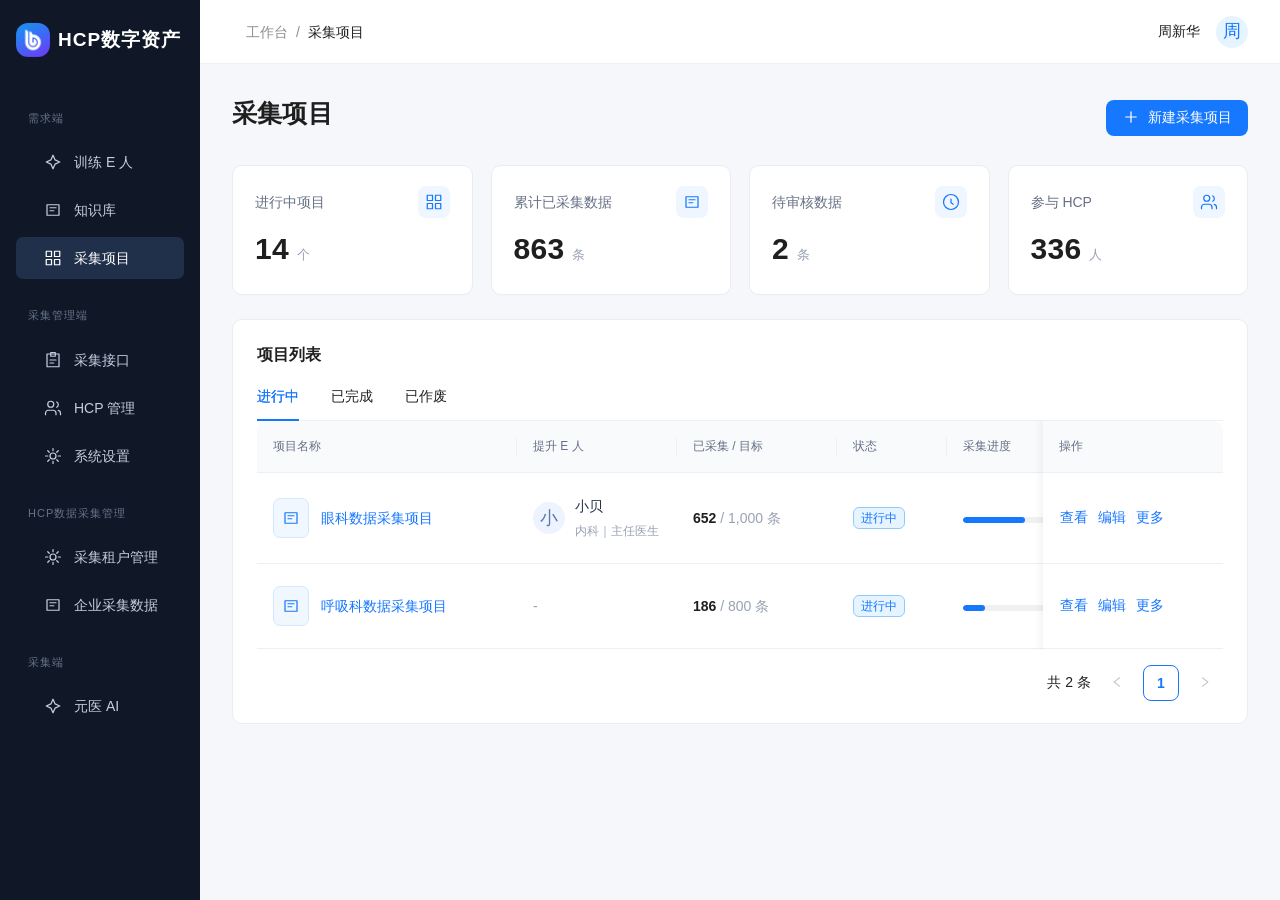
==== commit 8b048c7f: "Merge screening settings and enhance tag management" ====
--- a/outputs/ai-screening-demo/index.html
+++ b/outputs/ai-screening-demo/index.html
@@ -3,42 +3,9 @@
 <head>
   <meta charset="utf-8" />
   <meta name="viewport" content="width=device-width, initial-scale=1" />
-  <title>AI 初筛标准 · 语贝工作台</title>
-  <link rel="stylesheet" href="../../assets/app.css?v=39" />
-  <link rel="stylesheet" href="../../assets/analysis.css?v=5" />
-  <link rel="stylesheet" href="../../assets/overrides.css?v=9" />
-  <link rel="stylesheet" href="../../assets/hcp-data-detail.css?v=3" />
-  <link rel="stylesheet" href="../../assets/hcp-data-detail-refine.css?v=12" />
-  <link rel="stylesheet" href="../../assets/consent-config.css?v=4" />
-  <link rel="stylesheet" href="../../assets/conversation-compare.css?v=1" />
-  <link rel="stylesheet" href="../../assets/enterprise-data.css?v=1" />
-  <link rel="stylesheet" href="../../assets/data-tagging.css?v=13" />
-  <link rel="stylesheet" href="../../assets/tag-analysis.css?v=12" />
+  <title>语贝工作台 · 已迁移</title>
+  <meta http-equiv="refresh" content="0;url=../../index.html" />
+  <script>window.location.replace('../../index.html' + window.location.search + window.location.hash);</script>
 </head>
-<body>
-  <div id="root"><div class="loading">正在加载语贝工作台…</div></div>
-  <script src="../../assets/vendor/react.min.js"></script>
-  <script src="../../assets/vendor/react-dom.min.js"></script>
-  <script src="../../assets/vendor/dayjs.min.js"></script>
-  <script src="../../assets/vendor/antd.min.js"></script>
-  <script src="../../assets/vendor/jszip.min.js"></script>
-  <script src="../../assets/conversation-export.js?v=1"></script>
-  <script src="../../assets/data-tagging.js?v=8"></script>
-  <script src="../../assets/tag-analysis.js?v=14"></script>
-  <script src="../../assets/demand-data-views.js?v=10"></script>
-  <script src="../../assets/enterprise-data.js?v=15"></script>
-  <script src="screening.js?v=6"></script><script src="app.js?v=3"></script>
-  <script src="../../assets/analysis-ui.js?v=9"></script>
-  <script src="../../assets/hcp-data-detail.js?v=17"></script>
-  <script src="../../assets/account-menu.js?v=1"></script>
-  <script src="../../assets/profile-layout.js?v=4"></script>
-  <script src="../../assets/consent-config.js?v=3"></script>
-</body>
+<body><p>功能已合并到<a href="../../index.html">语贝工作台主页面</a>，正在跳转…</p></body>
 </html>
-
-
-
-
-
-
-
